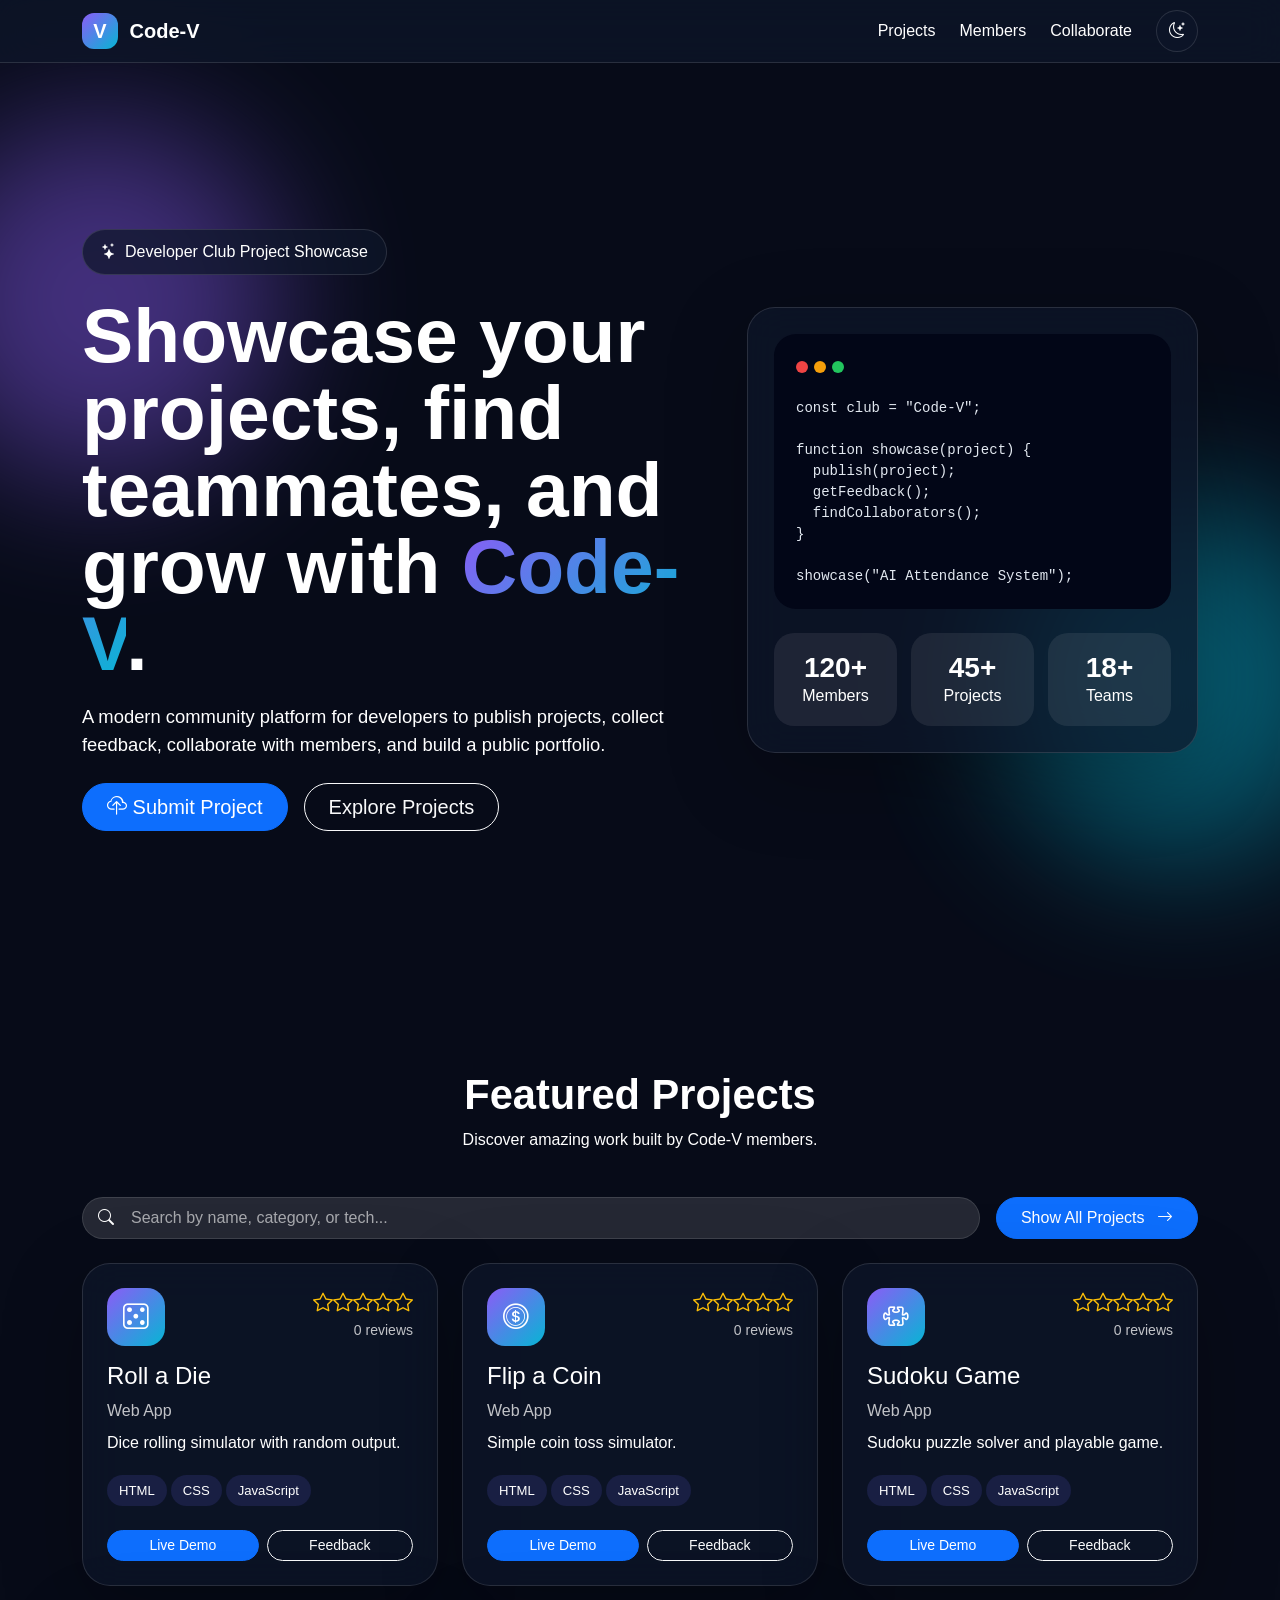
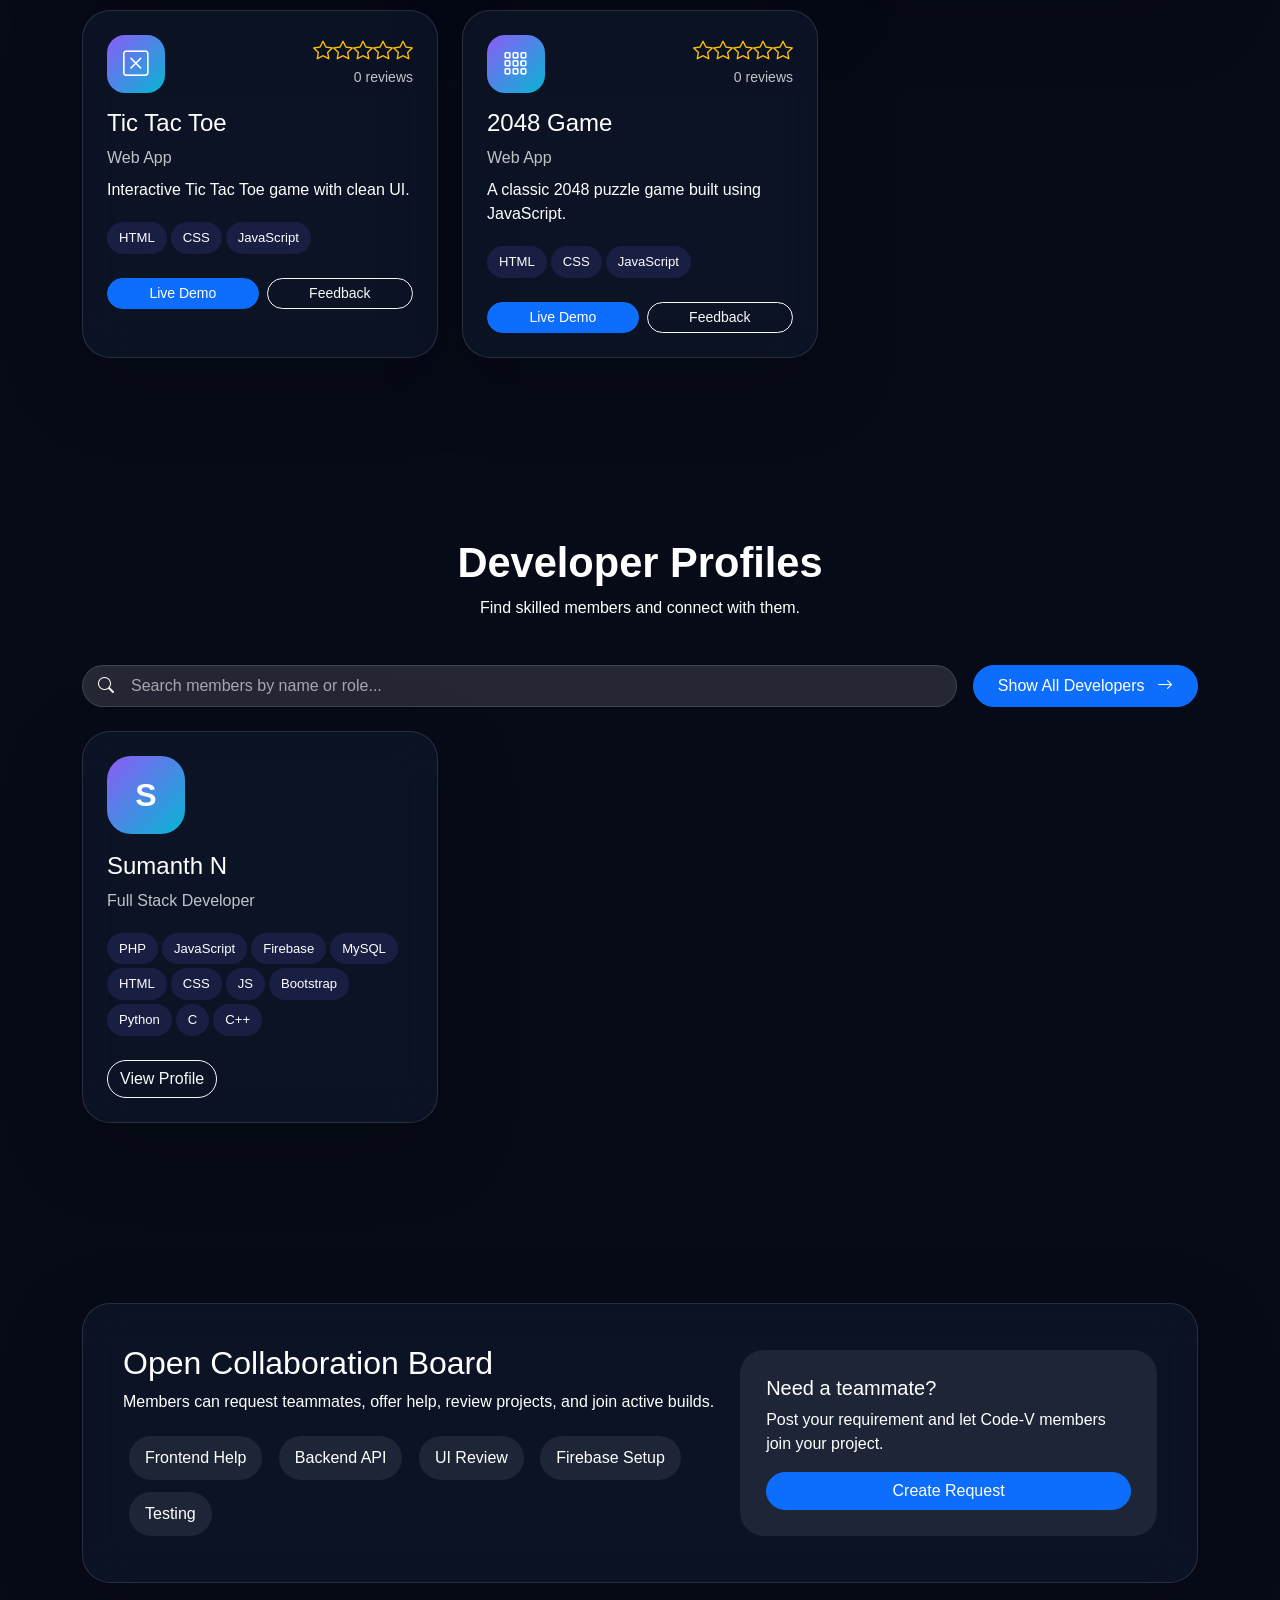
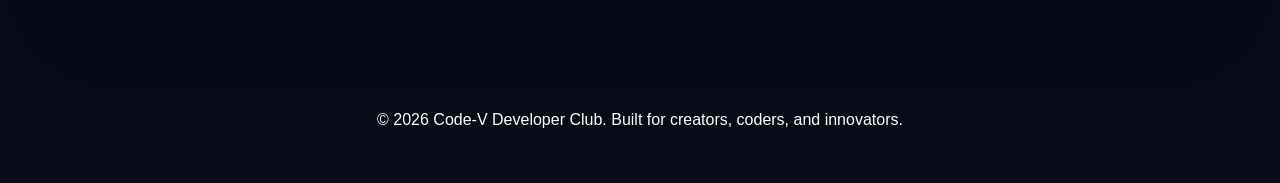
==== index.html @ 45573102 "check this out for testing expecting our team CODE-V to provide the inputs and let me know" ====
<!DOCTYPE html>
<html lang="en" data-theme="dark">
<head>
  <meta charset="UTF-8" />
  <meta name="viewport" content="width=device-width, initial-scale=1.0" />
  <title>Code-V | Developer Club Showcase</title>

  <link href="https://cdn.jsdelivr.net/npm/bootstrap@5.3.3/dist/css/bootstrap.min.css" rel="stylesheet">
  <link href="https://cdn.jsdelivr.net/npm/bootstrap-icons@1.11.3/font/bootstrap-icons.css" rel="stylesheet">
  <link rel="stylesheet" href="style.css">
</head>

<body>

<nav class="navbar fixed-top glass-nav">
  <div class="container d-flex justify-content-between align-items-center">
    <a class="navbar-brand fw-bold" href="#">
      <span class="brand-icon">V</span> Code-V
    </a>

    <div class="d-flex align-items-center gap-4">
      <a class="nav-link text-white d-none d-md-block" href="#projects">Projects</a>
      <a class="nav-link text-white d-none d-md-block" href="#members">Members</a>
      <a class="nav-link text-white d-none d-md-block" href="#collab">Collaborate</a>
      <button class="theme-btn" id="themeToggle">
        <i class="bi bi-moon-stars"></i>
      </button>

      <button class="navbar-toggler border-0 shadow-none text-white fs-2 p-0 d-md-none" type="button" data-bs-toggle="modal" data-bs-target="#menuModal">
        <i class="bi bi-list"></i>
      </button>
    </div>
  </div>
</nav>

<!-- Menu Modal -->
<div class="modal fade menu-modal" id="menuModal" tabindex="-1">
  <div class="modal-dialog modal-fullscreen">
    <div class="modal-content glass-modal modal-scale">
      <div class="modal-header border-0 pb-0">
        <button class="btn-close btn-close-white ms-auto" data-bs-dismiss="modal"></button>
      </div>
      <div class="modal-body d-flex flex-column justify-content-center text-center">
        <a class="nav-link" href="#projects" data-bs-dismiss="modal">Projects</a>
        <a class="nav-link" href="#members" data-bs-dismiss="modal">Members</a>
        <a class="nav-link" href="#collab" data-bs-dismiss="modal">Collaborate</a>
        <a class="nav-link" href="#" data-bs-toggle="modal" data-bs-target="#loginModal">Login</a>
      </div>
    </div>
  </div>
</div>

<header class="hero-section">
  <div class="bg-orb orb-1"></div>
  <div class="bg-orb orb-2"></div>

  <div class="container">
    <div class="row align-items-center min-vh-100">
      <div class="col-lg-7">
        <div class="hero-badge">
          <i class="bi bi-stars"></i> Developer Club Project Showcase
        </div>

        <h1 class="hero-title">
          Showcase your projects, find teammates, and grow with <span>Code-V</span>.
        </h1>

        <p class="hero-text">
          A modern community platform for developers to publish projects, collect feedback,
          collaborate with members, and build a public portfolio.
        </p>

        <div class="d-flex flex-wrap gap-3 mt-4">
          <button class="btn btn-primary btn-lg rounded-pill px-4" data-bs-toggle="modal" data-bs-target="#projectModal">
            <i class="bi bi-cloud-upload"></i> Submit Project
          </button>
          <a href="#projects" class="btn btn-outline-light btn-lg rounded-pill px-4">
            Explore Projects
          </a>
        </div>
      </div>

      <div class="col-lg-5 mt-5 mt-lg-0">
        <div class="hero-card glass-card">
          <div class="code-window">
            <div class="dots">
              <span></span><span></span><span></span>
            </div>
            <pre><code>const club = "Code-V";

function showcase(project) {
  publish(project);
  getFeedback();
  findCollaborators();
}

showcase("AI Attendance System");</code></pre>
          </div>

          <div class="stats-grid mt-4">
            <div>
              <h3>120+</h3>
              <p>Members</p>
            </div>
            <div>
              <h3>45+</h3>
              <p>Projects</p>
            </div>
            <div>
              <h3>18+</h3>
              <p>Teams</p>
            </div>
          </div>
        </div>
      </div>
    </div>
  </div>
</header>

<section class="section" id="projects">
  <div class="container">
    <div class="section-head">
      <h2>Featured Projects</h2>
      <p>Discover amazing work built by Code-V members.</p>
    </div>

    <div class="d-flex flex-column flex-md-row justify-content-between align-items-center mb-4 gap-3">
      <div class="position-relative w-100 w-md-50">
        <i class="bi bi-search position-absolute top-50 start-0 translate-middle-y ms-3 text-white"></i>
        <input type="text" id="searchInput" class="form-control rounded-pill ps-5 py-2 text-white" placeholder="Search by name, category, or tech...">
      </div>
      <a href="projects.html" class="btn btn-primary rounded-pill px-4 py-2 text-nowrap">Show All Projects <i class="bi bi-arrow-right ms-2"></i></a>
    </div>

    <div class="row g-4" id="projectList"></div>
  </div>
</section>

<section class="section" id="members">
  <div class="container">
    <div class="section-head">
      <h2>Developer Profiles</h2>
      <p>Find skilled members and connect with them.</p>
    </div>

    <div class="d-flex flex-column flex-md-row justify-content-between align-items-center mb-4 gap-3">
      <div class="position-relative w-100 w-md-50">
        <i class="bi bi-search position-absolute top-50 start-0 translate-middle-y ms-3 text-white"></i>
        <input type="text" id="memberSearchInput" class="form-control rounded-pill ps-5 py-2 text-white" placeholder="Search members by name or role...">
      </div>
      <a href="developers.html" class="btn btn-primary rounded-pill px-4 py-2 text-nowrap">Show All Developers <i class="bi bi-arrow-right ms-2"></i></a>
    </div>

    <div class="row g-4" id="memberList"></div>
  </div>
</section>

<section class="section" id="collab">
  <div class="container">
    <div class="glass-card collab-box">
      <div class="row align-items-center">
        <div class="col-lg-7">
          <h2>Open Collaboration Board</h2>
          <p>
            Members can request teammates, offer help, review projects, and join active builds.
          </p>

          <div class="collab-tags">
            <span>Frontend Help</span>
            <span>Backend API</span>
            <span>UI Review</span>
            <span>Firebase Setup</span>
            <span>Testing</span>
          </div>
        </div>

        <div class="col-lg-5 mt-4 mt-lg-0">
          <div class="request-card">
            <h5>Need a teammate?</h5>
            <p>Post your requirement and let Code-V members join your project.</p>
            <button class="btn btn-primary rounded-pill w-100">Create Request</button>
          </div>
        </div>
      </div>
    </div>
  </div>
</section>



<footer class="footer">
  <p>© 2026 Code-V Developer Club. Built for creators, coders, and innovators.</p>
</footer>

<!-- Login Modal -->
<div class="modal fade" id="loginModal" tabindex="-1">
  <div class="modal-dialog modal-dialog-centered">
    <div class="modal-content glass-modal modal-scale">
      <div class="modal-header border-0">
        <h5 class="modal-title">Login to Code-V</h5>
        <button class="btn-close btn-close-white" data-bs-dismiss="modal"></button>
      </div>

      <div class="modal-body">
        <input type="email" class="form-control mb-3" placeholder="Email address">
        <input type="password" class="form-control mb-3" placeholder="Password">

        <button class="btn btn-primary w-100 rounded-pill mb-3">
          Login
        </button>

        <button class="btn btn-outline-light w-100 rounded-pill" id="googleLoginBtn">
          <i class="bi bi-google"></i> Continue with Google
        </button>

      
      </div>
    </div>
  </div>
</div>

<!-- Contributor Profile Modal -->
<div class="modal fade" id="contributorModal" tabindex="-1">
  <div class="modal-dialog modal-dialog-centered">
    <div class="modal-content glass-modal modal-scale">
      <div class="modal-header border-0 pb-0">
        <button class="btn-close btn-close-white" data-bs-dismiss="modal"></button>
      </div>
      <div class="modal-body text-center pt-0">
        <div id="contributorAvatar" class="member-avatar mx-auto mb-3" style="width: 90px; height: 90px; font-size: 2.5rem;"></div>
        <h4 id="contributorName" class="mb-1"></h4>
        <p id="contributorRole" class="text-secondary mb-2"></p>
        <p id="contributorBio" class="text-white small">Passionate developer building amazing things. Always ready for a new challenge!</p>
        <div class="d-flex justify-content-center gap-3 mt-4">
          <a href="#" class="btn btn-outline-light rounded-circle icon-btn"><i class="bi bi-github"></i></a>
          <a href="#" class="btn btn-outline-light rounded-circle icon-btn"><i class="bi bi-linkedin"></i></a>
          <a href="#" class="btn btn-outline-light rounded-circle icon-btn"><i class="bi bi-envelope"></i></a>
        </div>
      </div>
    </div>
  </div>
</div>

<!-- Project Review Modal -->
<div class="modal fade" id="reviewModal" tabindex="-1">
  <div class="modal-dialog modal-dialog-centered modal-lg">
    <div class="modal-content glass-modal modal-scale">
      <div class="modal-header border-0">
        <h5 class="modal-title" id="reviewModalTitle">Project Reviews</h5>
        <button class="btn-close btn-close-white" data-bs-dismiss="modal"></button>
      </div>
      <div class="modal-body">
        <div class="d-flex align-items-center mb-4">
          <h2 class="mb-0 me-3" id="avgRatingDisplay">0.0</h2>
          <div class="text-warning fs-4" id="avgStarsDisplay">
            <i class="bi bi-star"></i><i class="bi bi-star"></i><i class="bi bi-star"></i><i class="bi bi-star"></i><i class="bi bi-star"></i>
          </div>
          <span class="ms-2 text-white" id="totalReviewsDisplay">(0 reviews)</span>
        </div>
        
        <div class="review-list mb-4" id="reviewList" style="max-height: 300px; overflow-y: auto;">
          <!-- Reviews will go here -->
        </div>

        <hr class="border-secondary">

        <div id="loginMessage" style="display:none;" class="text-center py-3">
          <p class="text-white">Please <a href="#" class="text-primary fw-bold" data-bs-dismiss="modal" data-bs-toggle="modal" data-bs-target="#loginModal">login</a> to add a review.</p>
        </div>

        <form id="reviewForm">
          <input type="hidden" id="reviewProjectId">
          <div class="mb-3">
            <label>Your Rating</label>
            <div class="rating-input text-warning fs-4" id="ratingInput">
              <i class="bi bi-star" data-rating="1"></i>
              <i class="bi bi-star" data-rating="2"></i>
              <i class="bi bi-star" data-rating="3"></i>
              <i class="bi bi-star" data-rating="4"></i>
              <i class="bi bi-star" data-rating="5"></i>
            </div>
            <input type="hidden" id="selectedRating" value="0" required>
          </div>
          <div class="mb-3">
            <label>Leave a Comment</label>
            <textarea class="form-control" id="reviewComment" rows="2" required></textarea>
          </div>
          <button type="submit" class="btn btn-primary rounded-pill px-4">Submit Review</button>
        </form>
      </div>
    </div>
  </div>
</div>

<!-- Project Submit Modal -->
<div class="modal fade" id="projectModal" tabindex="-1">
  <div class="modal-dialog modal-lg modal-dialog-centered">
    <div class="modal-content glass-modal modal-scale">
      <div class="modal-header border-0">
        <h5 class="modal-title">Submit New Project</h5>
        <button class="btn-close btn-close-white" data-bs-dismiss="modal"></button>
      </div>

      <div class="modal-body">
        <form id="projectForm">
          <div class="row g-3">
            <div class="col-md-6">
              <label>Project Title</label>
              <input type="text" id="projectTitle" class="form-control" required>
            </div>

            <div class="col-md-6">
              <label>Category</label>
              <select id="projectCategory" class="form-select">
                <option>Web App</option>
                <option>Mobile App</option>
                <option>AI / ML</option>
                <option>Automation</option>
                <option>UI / UX</option>
              </select>
            </div>

            <div class="col-12">
              <label>Description</label>
              <textarea id="projectDescription" class="form-control" rows="3" required></textarea>
            </div>

            <div class="col-md-6">
              <label>Tech Stack</label>
              <input type="text" id="projectTech" class="form-control" placeholder="HTML, CSS, JS, Firebase">
            </div>

            <div class="col-md-6">
              <label>GitHub Link</label>
              <input type="url" id="projectGithub" class="form-control">
            </div>

            <div class="col-md-6">
              <label>Live Demo Link</label>
              <input type="url" id="projectDemo" class="form-control">
            </div>

            <div class="col-md-6">
              <label>Looking for Collaborators?</label>
              <select id="projectCollab" class="form-select">
                <option>Yes</option>
                <option>No</option>
              </select>
            </div>
          </div>

          <button class="btn btn-primary rounded-pill px-4 mt-4" type="submit">
            Submit Project
          </button>
        </form>
      </div>
    </div>
  </div>
</div>

<script src="https://cdn.jsdelivr.net/npm/bootstrap@5.3.3/dist/js/bootstrap.bundle.min.js"></script>
<script src="project-data.js"></script>
<script src="developers-data.js"></script>
<script src="app.js"></script>

</body>
</html>
---- style.css ----
:root {
  --bg: #f4f7fb;
  --text: #111827;
  --muted: #6b7280;
  --card: rgba(255, 255, 255, 0.7);
  --border: rgba(255, 255, 255, 0.35);
  --primary: #6366f1;
  --secondary: #22d3ee;
}

[data-theme="dark"] {
  --bg: #070b18;
  --text: #ffffff;
  --muted: #ffffff;
  --card: rgba(15, 23, 42, 0.72);
  --border: rgba(255, 255, 255, 0.12);
  --primary: #8b5cf6;
  --secondary: #06b6d4;
}

* {
  box-sizing: border-box;
}

body {
  margin: 0;
  font-family: "Segoe UI", sans-serif;
  background: var(--bg);
  color: var(--text);
  overflow-x: hidden;
}

.glass-nav {
  background: var(--card);
  backdrop-filter: blur(18px);
  border-bottom: 1px solid var(--border);
}

.navbar-brand,
.nav-link {
  color: var(--text) !important;
}

.brand-icon {
  display: inline-flex;
  width: 36px;
  height: 36px;
  align-items: center;
  justify-content: center;
  border-radius: 12px;
  background: linear-gradient(135deg, var(--primary), var(--secondary));
  color: #fff;
  margin-right: 6px;
}

.theme-btn {
  width: 42px;
  height: 42px;
  border: 1px solid var(--border);
  border-radius: 50%;
  background: var(--card);
  color: var(--text);
}

.hero-section {
  position: relative;
  min-height: 100vh;
  padding-top: 80px;
  overflow: hidden;
}

.hero-title {
  font-size: clamp(2.5rem, 6vw, 5.5rem);
  font-weight: 900;
  line-height: 1;
}

.hero-title span {
    background: linear-gradient(135deg, var(--primary), var(--secondary));
    -webkit-background-clip: text;
    background-clip: text;   
    color: transparent;
}

.hero-text {
  max-width: 650px;
  color: var(--muted);
  font-size: 1.15rem;
  margin-top: 22px;
}

.hero-badge {
  display: inline-flex;
  gap: 8px;
  padding: 10px 18px;
  border-radius: 999px;
  background: var(--card);
  border: 1px solid var(--border);
  margin-bottom: 22px;
}

.glass-card,
.project-card,
.member-card,
.glass-modal {
  background: var(--card);
  backdrop-filter: blur(20px);
  border: 1px solid var(--border);
  border-radius: 28px;
  box-shadow: 0 24px 80px rgba(0, 0, 0, 0.25);
}

.hero-card {
  padding: 26px;
  animation: floatCard 4s ease-in-out infinite;
}

@keyframes floatCard {
  0%, 100% { transform: translateY(0); }
  50% { transform: translateY(-12px); }
}

.code-window {
  background: #020617;
  color: #e2e8f0;
  padding: 22px;
  border-radius: 22px;
}

.dots span {
  display: inline-block;
  width: 12px;
  height: 12px;
  background: #ef4444;
  border-radius: 50%;
  margin-right: 6px;
}

.dots span:nth-child(2) {
  background: #f59e0b;
}

.dots span:nth-child(3) {
  background: #22c55e;
}

pre {
  margin: 18px 0 0;
  white-space: pre-wrap;
}

.stats-grid {
  display: grid;
  grid-template-columns: repeat(3, 1fr);
  gap: 14px;
}

.stats-grid div {
  padding: 18px;
  text-align: center;
  border-radius: 20px;
  background: rgba(255,255,255,0.08);
}

.stats-grid h3 {
  font-weight: 800;
  margin: 0;
}

.stats-grid p {
  margin: 0;
  color: var(--muted);
}

.section {
  padding: 90px 0;
}

.section-head {
  text-align: center;
  margin-bottom: 45px;
}

.section-head h2 {
  font-size: 2.6rem;
  font-weight: 800;
}

.section-head p {
  color: var(--muted);
}

.project-card,
.member-card {
  height: 100%;
  padding: 24px;
  transition: all 0.4s cubic-bezier(0.175, 0.885, 0.32, 1.275);
}

.project-card:hover,
.member-card:hover {
  transform: translateY(-12px) scale(1.02);
  box-shadow: 0 28px 90px rgba(99, 102, 241, 0.25);
}

.project-icon {
  width: 58px;
  height: 58px;
  display: grid;
  place-items: center;
  border-radius: 18px;
  background: linear-gradient(135deg, var(--primary), var(--secondary));
  color: #fff;
  font-size: 1.6rem;
  margin-bottom: 18px;
}

.tag {
  display: inline-block;
  padding: 6px 12px;
  margin: 4px 4px 0 0;
  border-radius: 999px;
  background: rgba(99, 102, 241, 0.15);
  color: var(--text);
  font-size: 0.82rem;
}

.member-avatar {
  width: 78px;
  height: 78px;
  border-radius: 24px;
  background: linear-gradient(135deg, var(--primary), var(--secondary));
  display: grid;
  place-items: center;
  color: white;
  font-size: 2rem;
  font-weight: 800;
  margin-bottom: 18px;
}

.collab-box {
  padding: 40px;
}

.collab-tags span {
  display: inline-block;
  padding: 10px 16px;
  border-radius: 999px;
  background: rgba(255,255,255,0.08);
  margin: 6px;
}

.request-card {
  padding: 26px;
  border-radius: 24px;
  background: rgba(255,255,255,0.08);
}

.footer {
  text-align: center;
  padding: 35px;
  color: var(--muted);
}

.bg-orb {
  position: absolute;
  width: 360px;
  height: 360px;
  border-radius: 50%;
  filter: blur(70px);
  opacity: 0.45;
  z-index: -1;
}

.orb-1 {
  background: var(--primary);
  top: 120px;
  left: -80px;
}

.orb-2 {
  background: var(--secondary);
  right: -80px;
  bottom: 120px;
}

.form-control,
.form-select {
  background: rgba(255,255,255,0.12);
  color: var(--text) !important;
  border: 1px solid var(--border);
}

.form-control::placeholder {
  color: var(--text) !important;
  opacity: 0.6;
}

.form-select option {
  background: var(--bg);
  color: var(--text);
}

.form-control:focus,
.form-select:focus {
  background: rgba(255,255,255,0.16);
  color: var(--text);
  box-shadow: 0 0 0 0.25rem rgba(99,102,241,0.25);
}

label {
  margin-bottom: 6px;
  font-weight: 600;
}

@media (max-width: 768px) {
  .hero-section {
    text-align: center;
  }

  .stats-grid {
    grid-template-columns: 1fr;
  }

  .collab-box {
    padding: 24px;
  }
}

/* Enhancements */
.btn {
  transition: all 0.3s ease;
}

.btn:active {
  transform: scale(0.95);
}

.modal.fade .modal-scale {
  transform: scale(0.9);
  opacity: 0;
  transition: all 0.3s ease-in-out;
}

.modal.show .modal-scale {
  transform: scale(1);
  opacity: 1;
}

.icon-btn {
  width: 45px;
  height: 45px;
  display: inline-flex;
  align-items: center;
  justify-content: center;
  transition: all 0.3s;
}

.icon-btn:hover {
  transform: translateY(-5px);
  background: var(--text);
  color: var(--bg);
}

.rating-input i {
  cursor: pointer;
  transition: transform 0.2s;
}

.rating-input i:hover {
  transform: scale(1.2);
}

.review-item {
  background: rgba(255,255,255,0.05);
  padding: 12px 16px;
  border-radius: 12px;
  margin-bottom: 12px;
  border: 1px solid var(--border);
}

.contributor-name {
  cursor: pointer;
  text-decoration: underline;
  text-decoration-color: transparent;
  transition: all 0.3s;
}

.contributor-name:hover {
  color: var(--primary);
  text-decoration-color: var(--primary);
}

/* Fix for Antigravity section */
.antigravity-section {
  position: relative;
  z-index: 1;
}

.antigravity-element {
  animation: floatCard 4s ease-in-out infinite;
}

/* Modal Menu Styles */
.menu-modal .modal-content {
  background: var(--bg);
  border: none;
  border-radius: 0;
  min-height: 100vh;
}
.menu-modal .nav-link {
  font-size: 1.5rem;
  padding: 15px 0;
  border-bottom: 1px solid var(--border);
}

/* Dynamic theme adjustments for explicit white text */
.text-white {
  color: var(--text) !important;
}

[data-theme="light"] .btn-close-white {
  filter: none !important;
}

[data-theme="light"] .form-control,
[data-theme="light"] .form-select {
  background: rgba(0,0,0,0.05);
  border-color: rgba(0,0,0,0.1);
}

/* Fix btn-outline-light visibility in light mode */
[data-theme="light"] .btn-outline-light {
  --bs-btn-color: var(--text);
  --bs-btn-border-color: var(--text);
  --bs-btn-hover-color: var(--bg);
  --bs-btn-hover-bg: var(--text);
  --bs-btn-hover-border-color: var(--text);
  --bs-btn-active-color: var(--bg);
  --bs-btn-active-bg: var(--text);
  --bs-btn-active-border-color: var(--text);
}
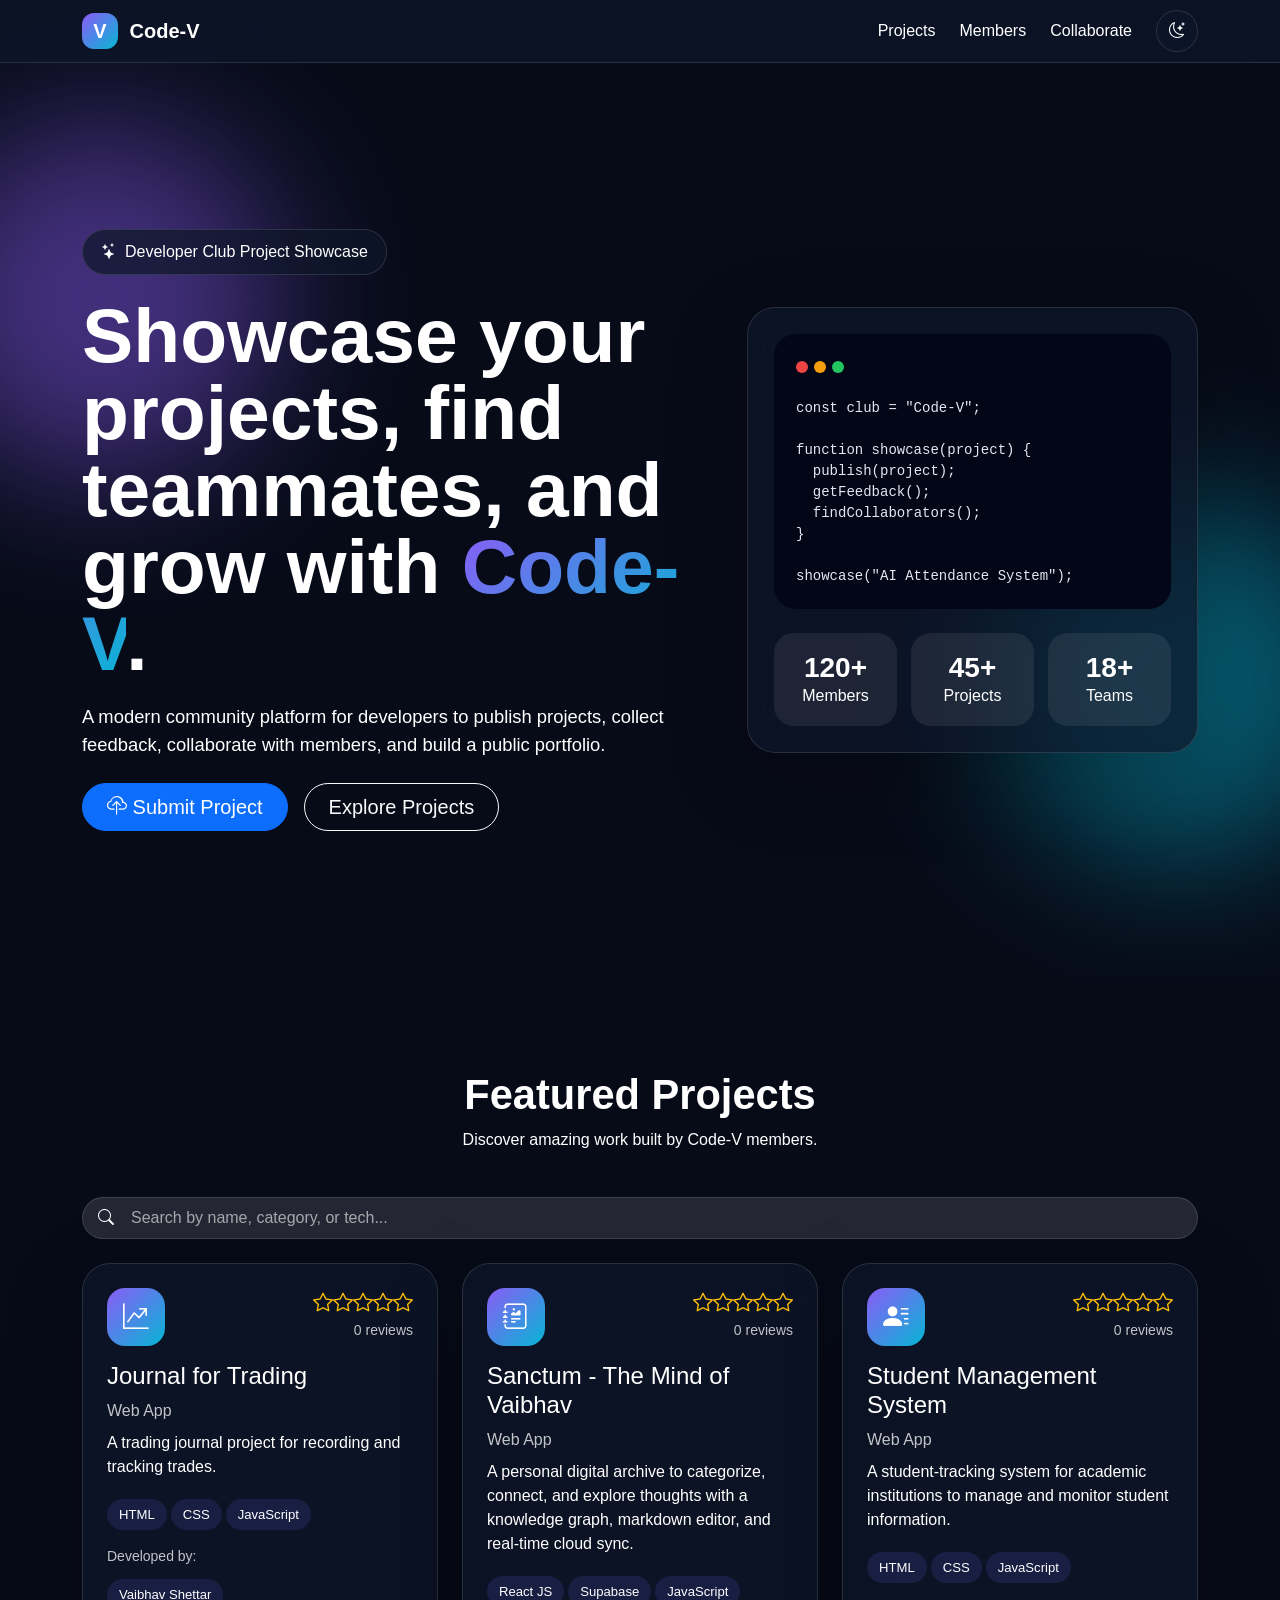
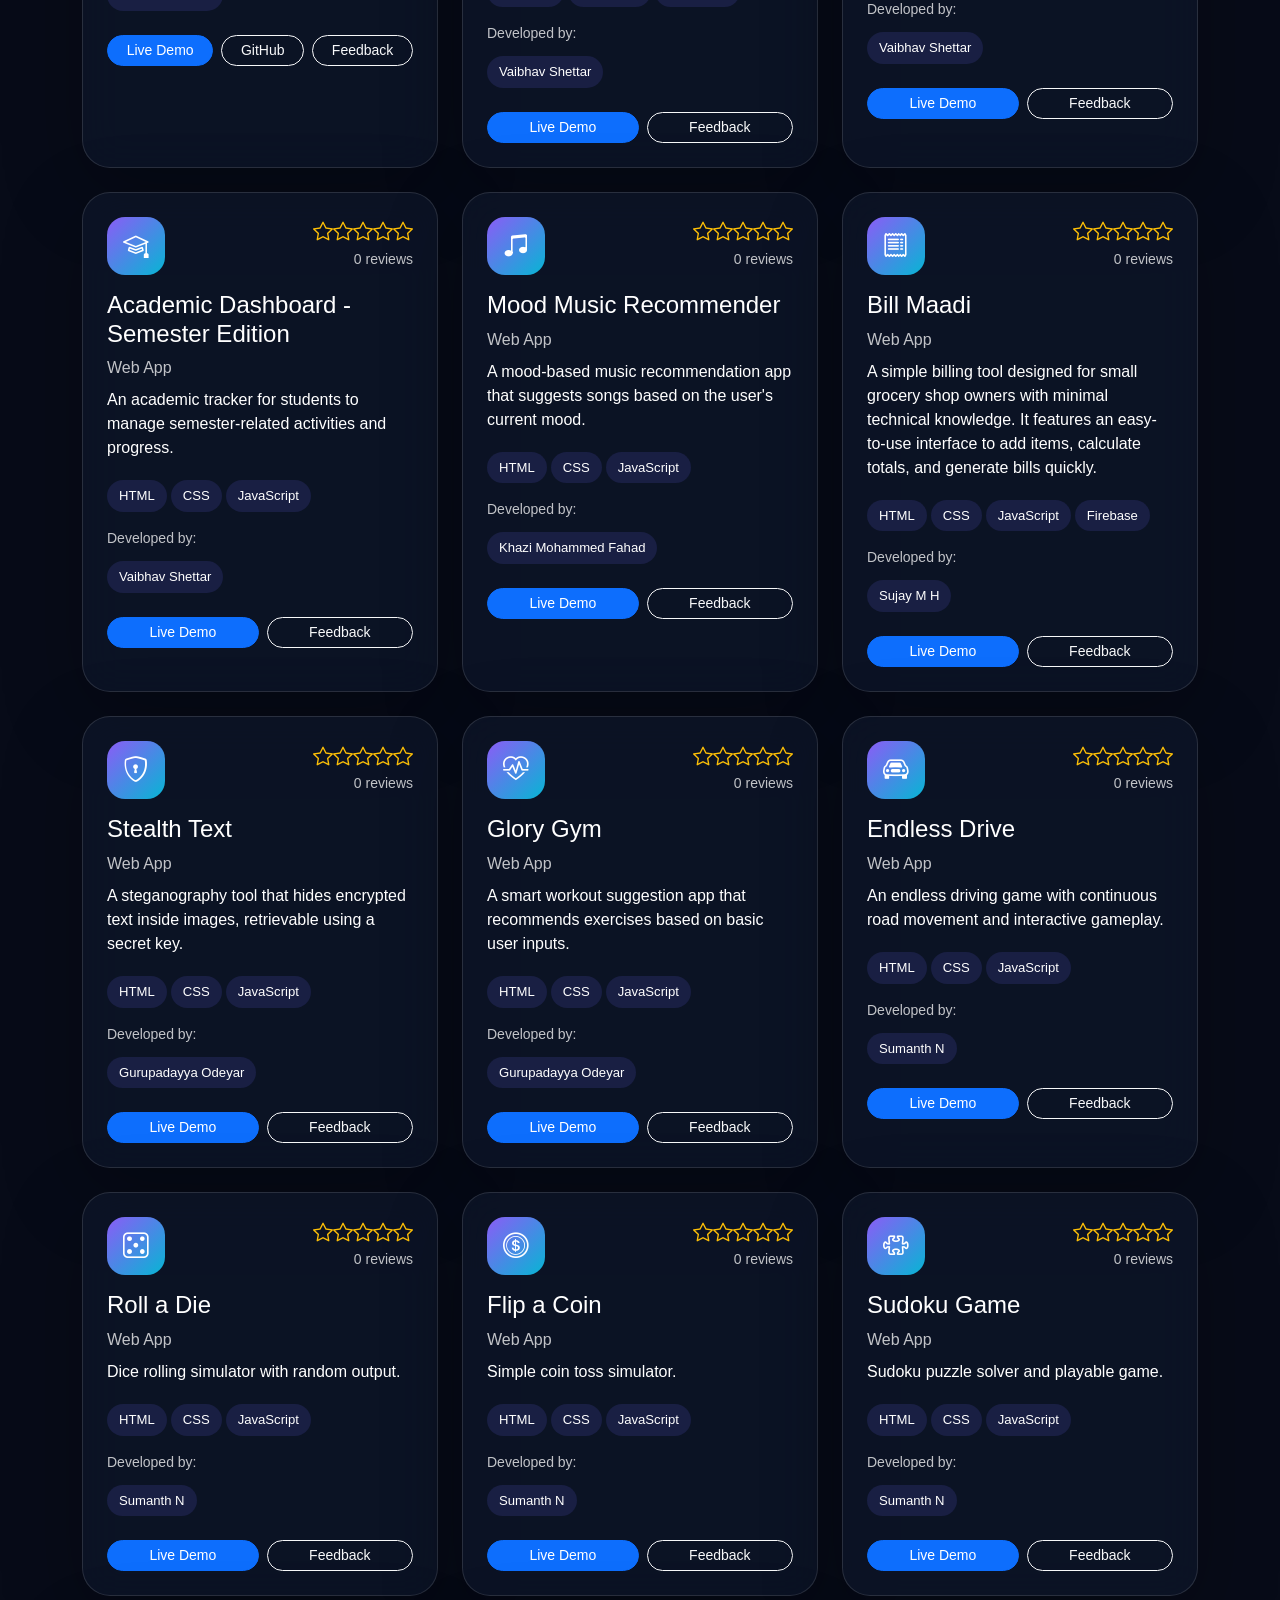
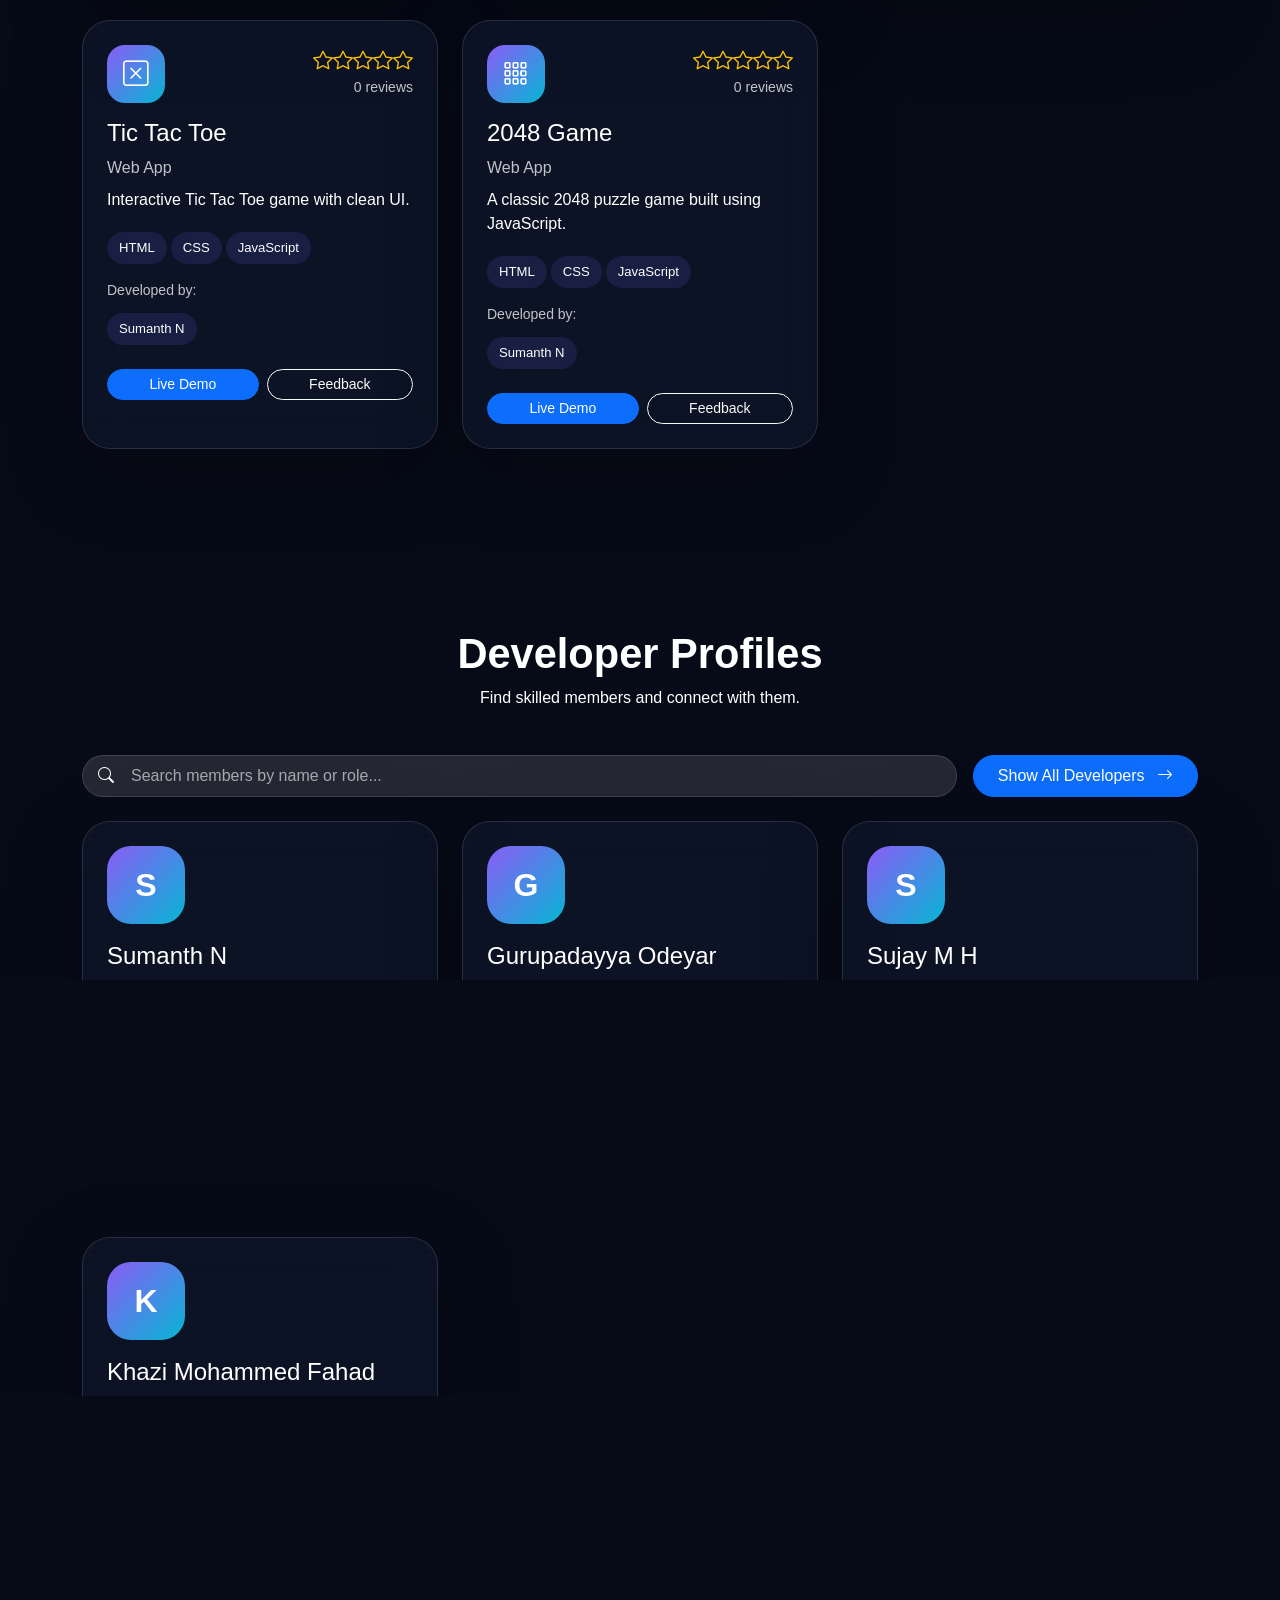
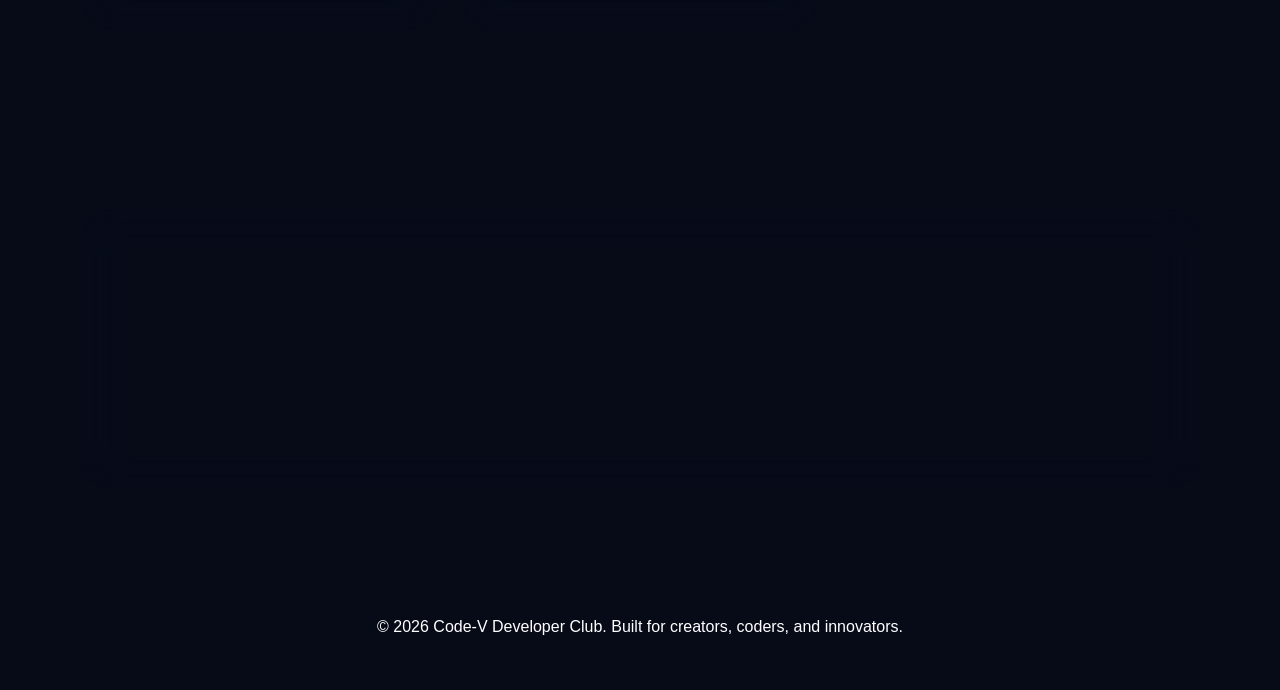
==== commit 3fb376ab: "Add files via upload" ====
--- a/index.html
+++ b/index.html
@@ -44,7 +44,7 @@
         <a class="nav-link" href="#projects" data-bs-dismiss="modal">Projects</a>
         <a class="nav-link" href="#members" data-bs-dismiss="modal">Members</a>
         <a class="nav-link" href="#collab" data-bs-dismiss="modal">Collaborate</a>
-        <a class="nav-link" href="#" data-bs-toggle="modal" data-bs-target="#loginModal">Login</a>
+        
       </div>
     </div>
   </div>
@@ -129,7 +129,7 @@
         <i class="bi bi-search position-absolute top-50 start-0 translate-middle-y ms-3 text-white"></i>
         <input type="text" id="searchInput" class="form-control rounded-pill ps-5 py-2 text-white" placeholder="Search by name, category, or tech...">
       </div>
-      <a href="projects.html" class="btn btn-primary rounded-pill px-4 py-2 text-nowrap">Show All Projects <i class="bi bi-arrow-right ms-2"></i></a>
+      <!-- <a href="projects.html" class="btn btn-primary rounded-pill px-4 py-2 text-nowrap">Show All Projects <i class="bi bi-arrow-right ms-2"></i></a> -->
     </div>
 
     <div class="row g-4" id="projectList"></div>
@@ -192,32 +192,6 @@
   <p>© 2026 Code-V Developer Club. Built for creators, coders, and innovators.</p>
 </footer>
 
-<!-- Login Modal -->
-<div class="modal fade" id="loginModal" tabindex="-1">
-  <div class="modal-dialog modal-dialog-centered">
-    <div class="modal-content glass-modal modal-scale">
-      <div class="modal-header border-0">
-        <h5 class="modal-title">Login to Code-V</h5>
-        <button class="btn-close btn-close-white" data-bs-dismiss="modal"></button>
-      </div>
-
-      <div class="modal-body">
-        <input type="email" class="form-control mb-3" placeholder="Email address">
-        <input type="password" class="form-control mb-3" placeholder="Password">
-
-        <button class="btn btn-primary w-100 rounded-pill mb-3">
-          Login
-        </button>
-
-        <button class="btn btn-outline-light w-100 rounded-pill" id="googleLoginBtn">
-          <i class="bi bi-google"></i> Continue with Google
-        </button>
-
-      
-      </div>
-    </div>
-  </div>
-</div>
 
 <!-- Contributor Profile Modal -->
 <div class="modal fade" id="contributorModal" tabindex="-1">
@@ -264,9 +238,6 @@
 
         <hr class="border-secondary">
 
-        <div id="loginMessage" style="display:none;" class="text-center py-3">
-          <p class="text-white">Please <a href="#" class="text-primary fw-bold" data-bs-dismiss="modal" data-bs-toggle="modal" data-bs-target="#loginModal">login</a> to add a review.</p>
-        </div>
 
         <form id="reviewForm">
           <input type="hidden" id="reviewProjectId">
@@ -331,6 +302,16 @@
             </div>
 
             <div class="col-md-6">
+  <label>Developers</label>
+  <input
+    type="text"
+    id="projectDevelopers"
+    class="form-control"
+    placeholder="Sumanth, Aarav"
+  >
+</div>
+
+            <div class="col-md-6">
               <label>GitHub Link</label>
               <input type="url" id="projectGithub" class="form-control">
             </div>
--- a/style.css
+++ b/style.css
@@ -31,8 +31,7 @@
 }
 
 .glass-nav {
-  background: var(--card);
-  backdrop-filter: blur(18px);
+  background: var(--card);backdrop-filter: blur(18px);
   border-bottom: 1px solid var(--border);
 }
 
@@ -439,4 +438,76 @@
   --bs-btn-active-color: var(--bg);
   --bs-btn-active-bg: var(--text);
   --bs-btn-active-border-color: var(--text);
+}
+
+/* =========================
+   Mobile Fixes
+========================= */
+@media (max-width: 576px) {
+  body {
+    overflow-x: hidden;
+  }
+
+  .section {
+    padding: 55px 0;
+  }
+
+  #projectList,
+  #memberList {
+    row-gap: 24px;
+  }
+
+  .project-card,
+  .member-card {
+    height: auto;
+    padding: 24px;
+    border-radius: 24px;
+    overflow: hidden;
+  }
+
+  .project-card {
+    display: flex;
+    flex-direction: column;
+  }
+
+  .project-card h4 {
+    font-size: 1.2rem;
+    word-break: break-word;
+  }
+
+  .project-card p {
+    margin-bottom: 12px;
+    word-break: break-word;
+  }
+
+  .tag {
+    font-size: 0.78rem;
+    padding: 6px 11px;
+    word-break: break-word;
+  }
+
+  .project-actions {
+    flex-direction: column;
+    width: 100%;
+  }
+
+  .project-actions .btn {
+    width: 100%;
+    flex-grow: 0 !important;
+  }
+
+  .navbar .container {
+    padding-left: 14px;
+    padding-right: 14px;
+  }
+
+  .hero-section {
+    min-height: auto;
+    padding-top: 110px;
+    padding-bottom: 50px;
+  }
+
+  .hero-title {
+    font-size: 2.25rem;
+  }
 }
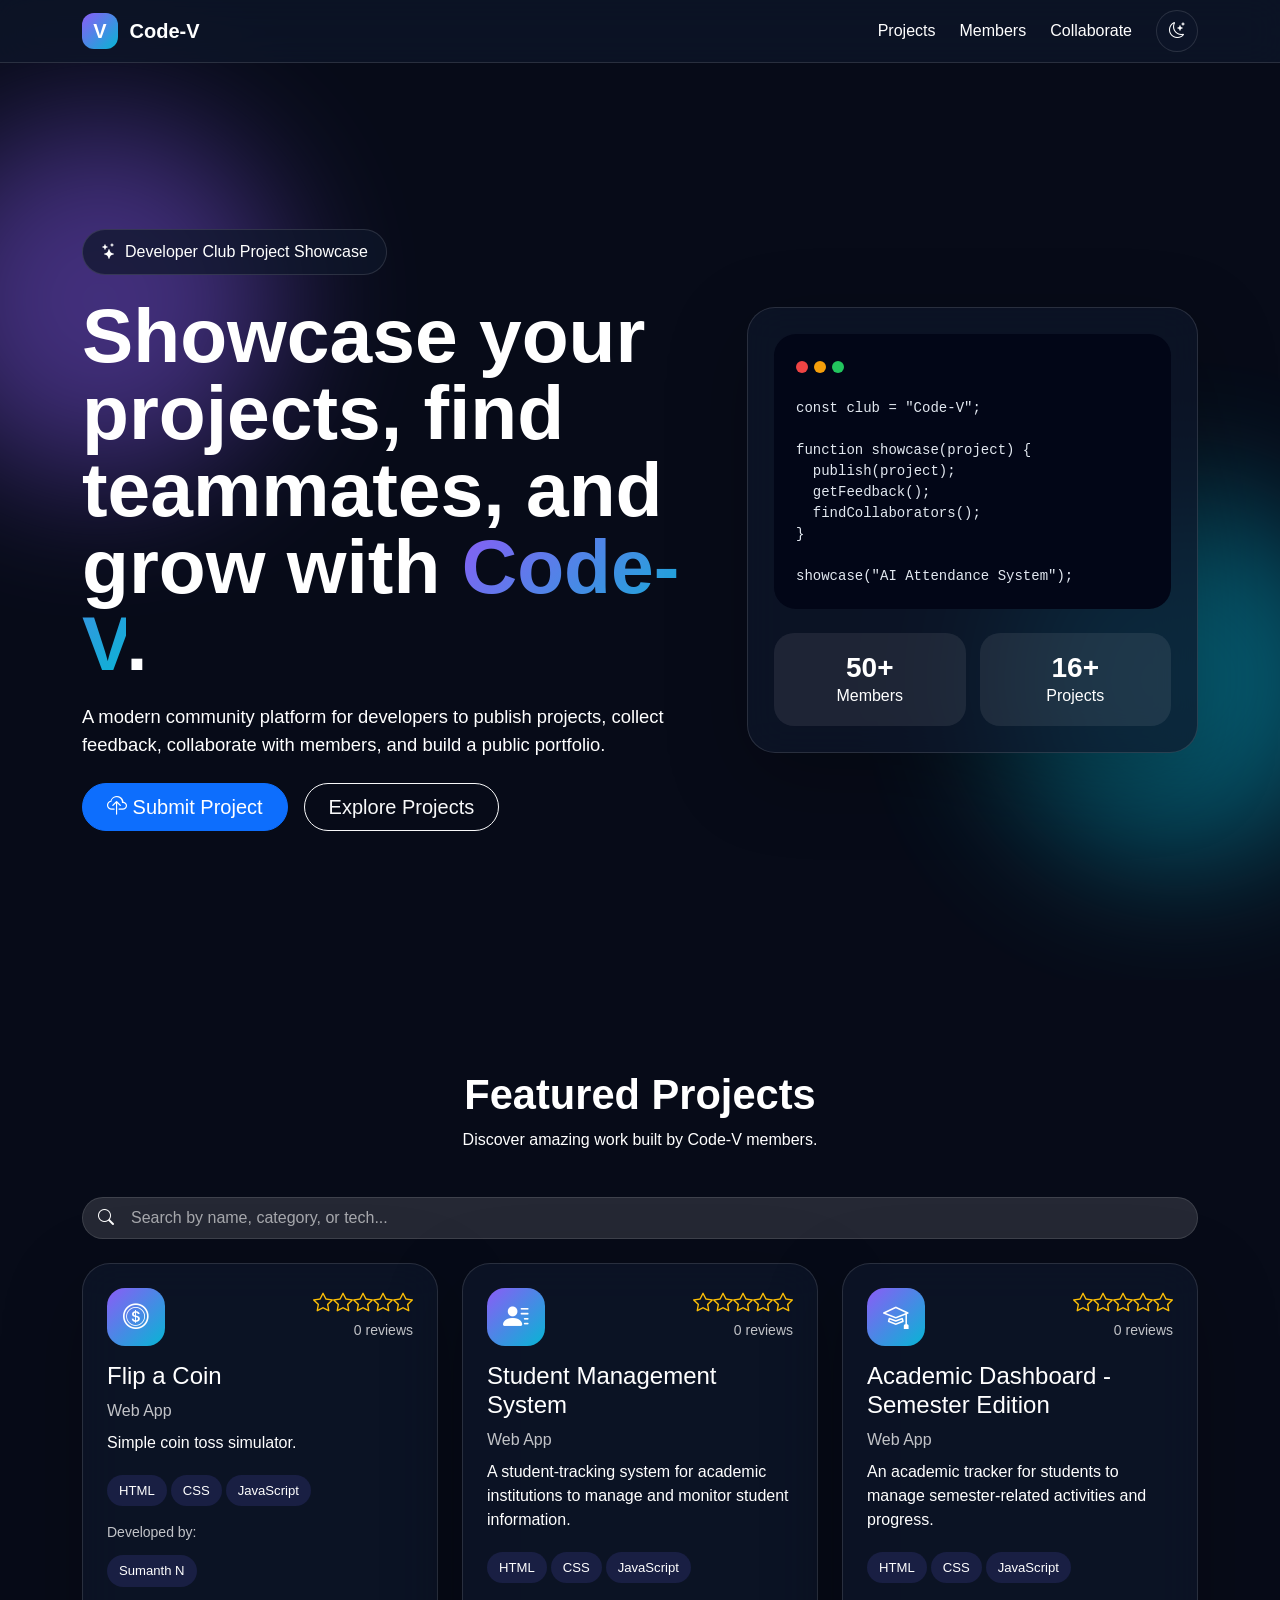
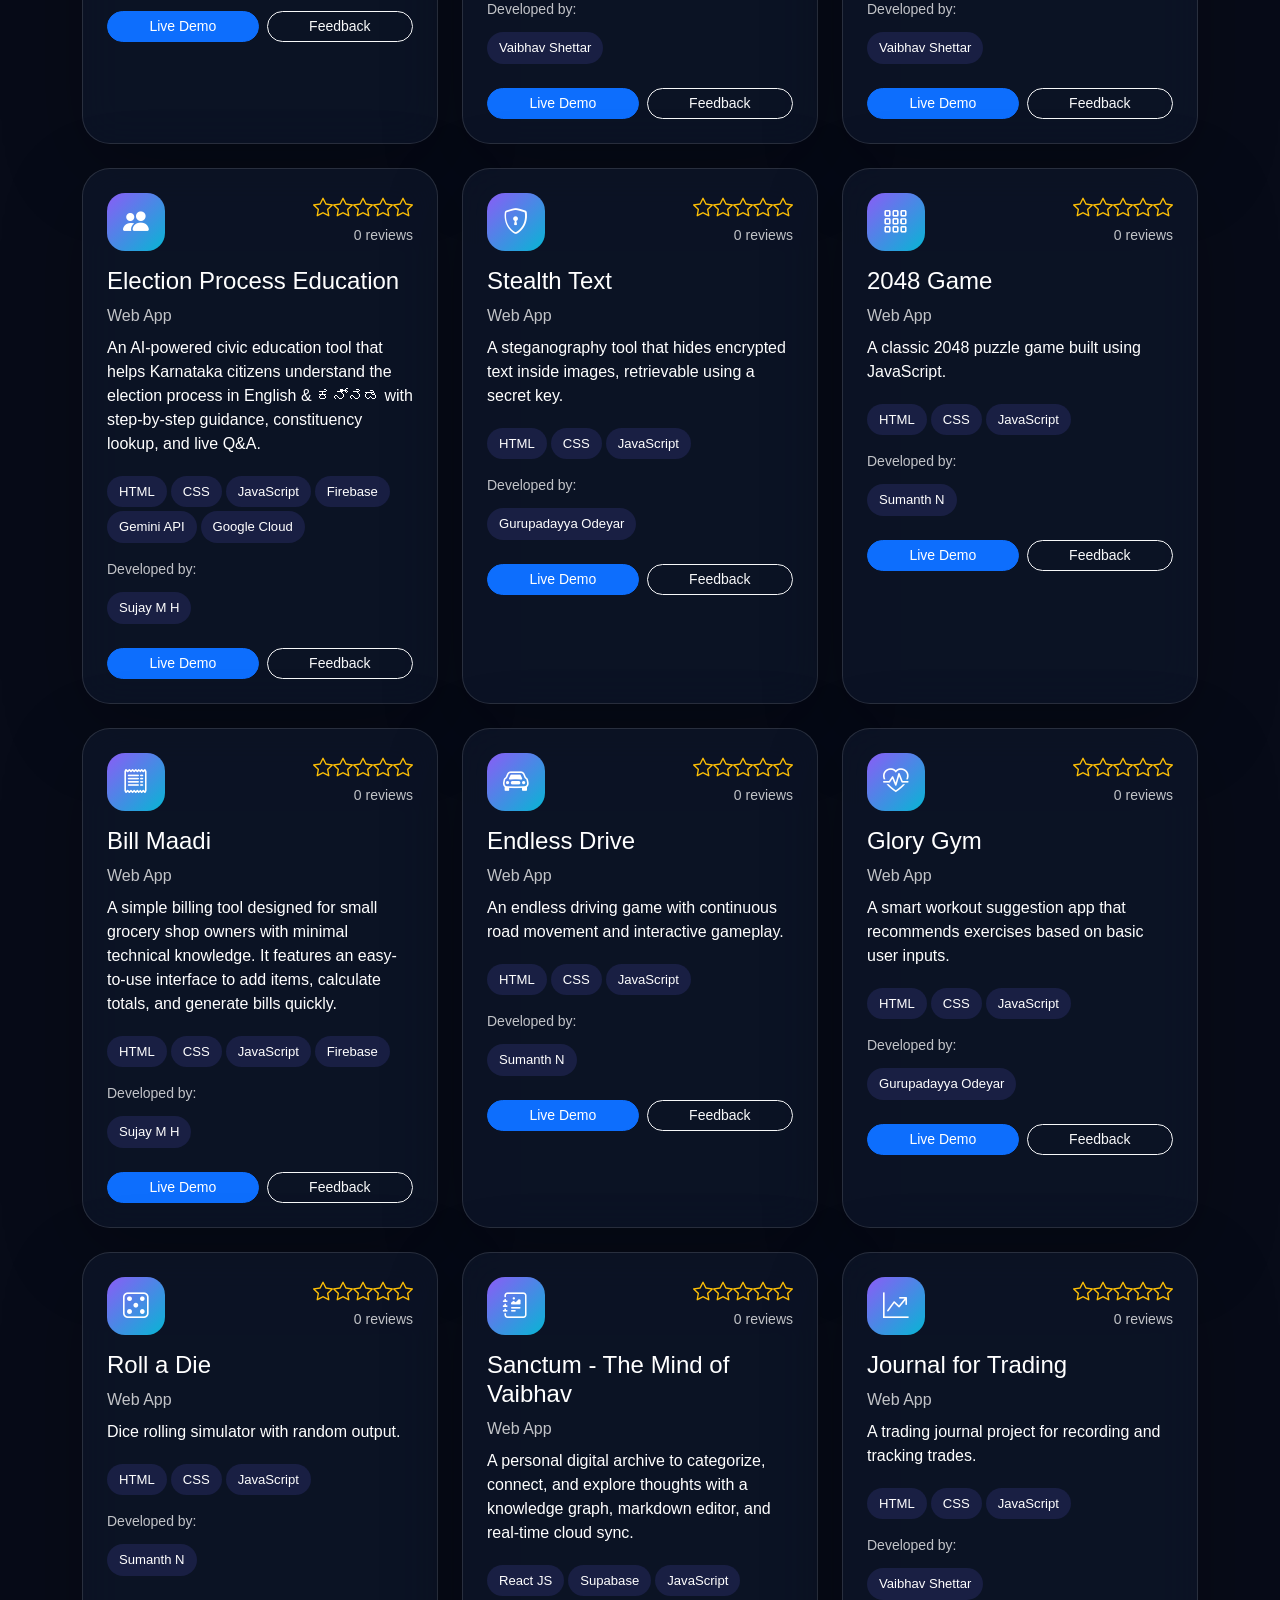
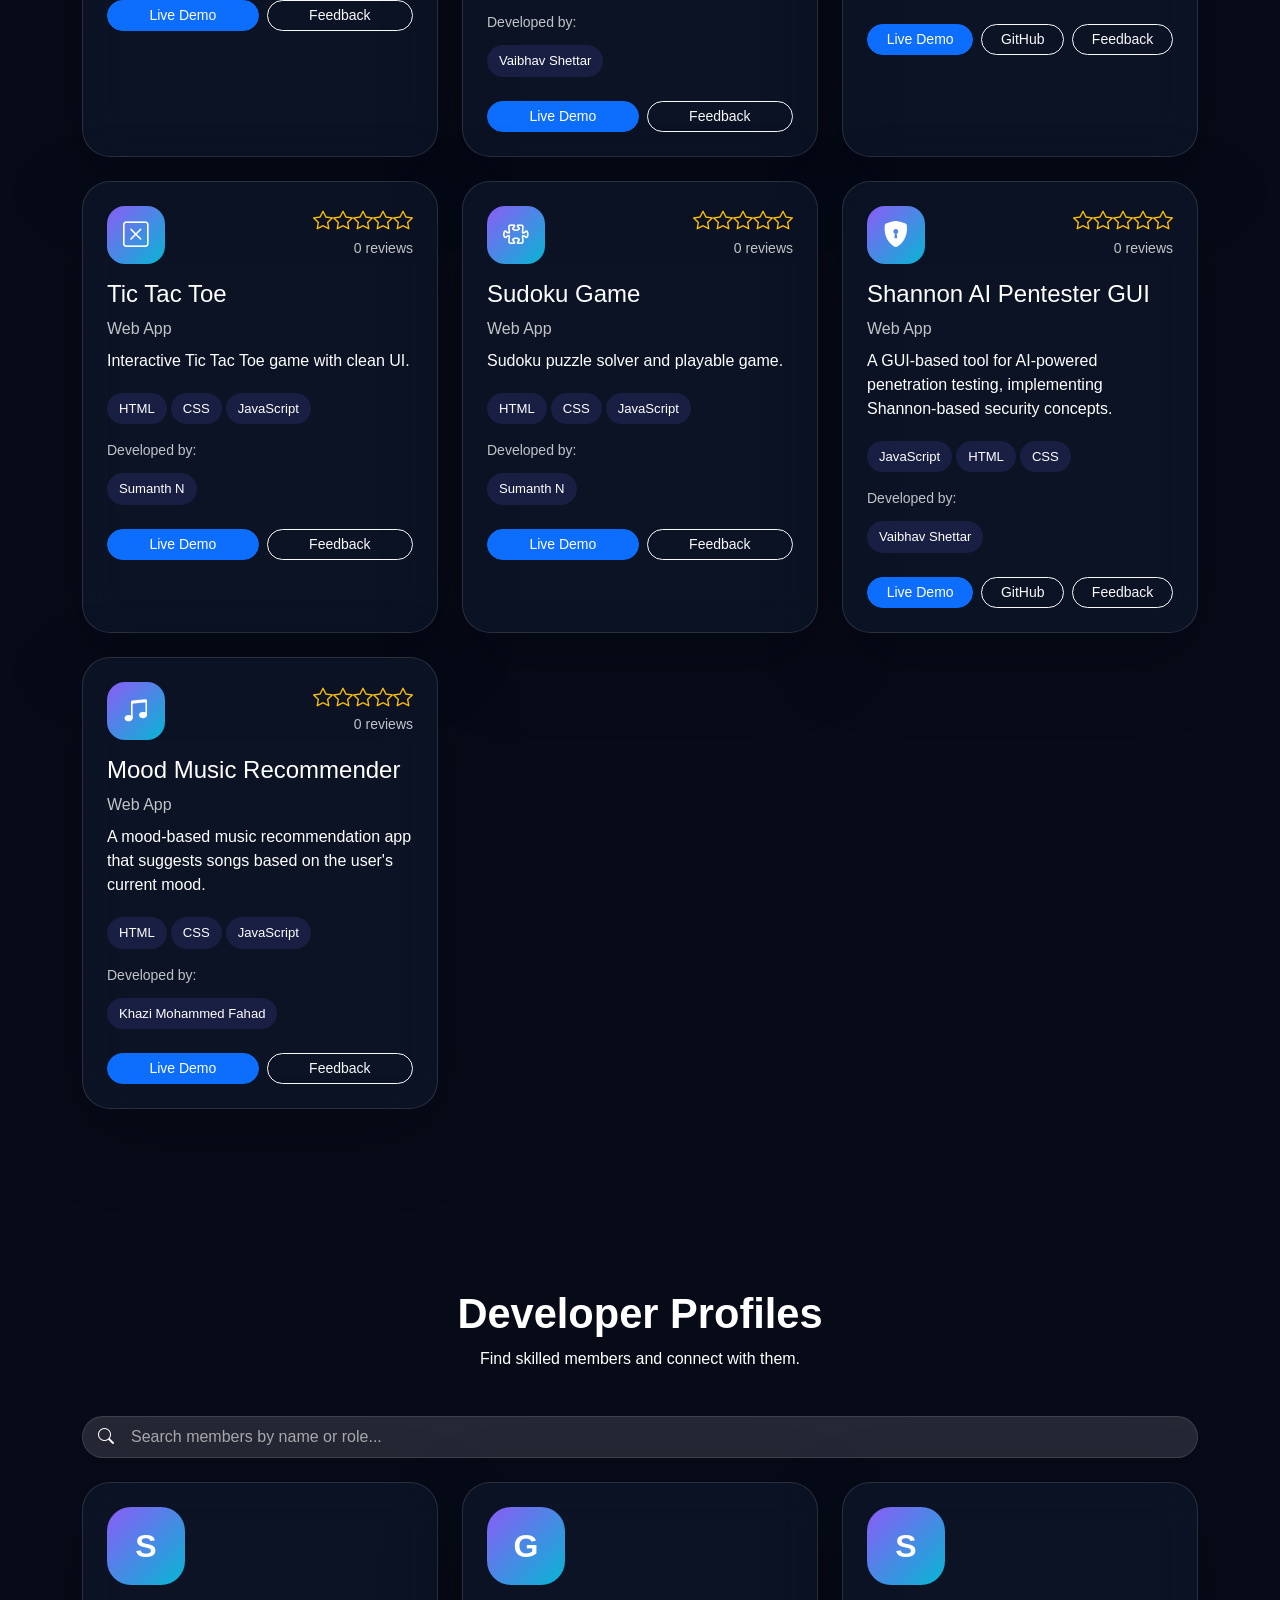
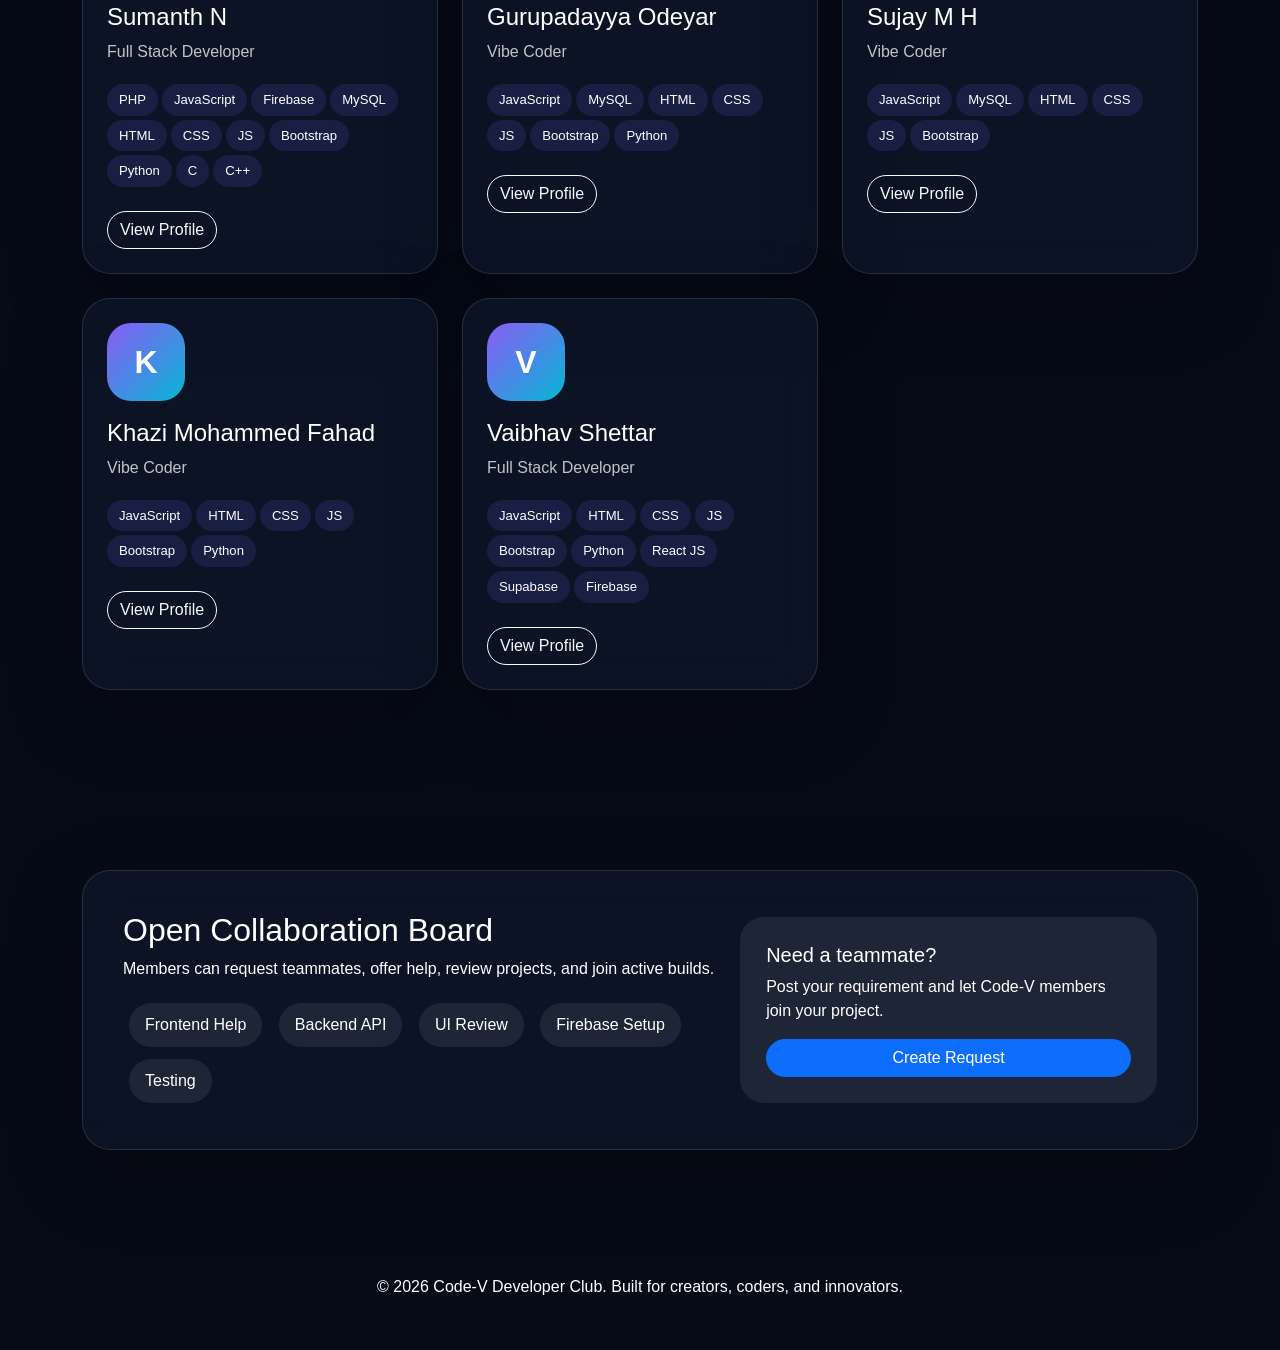
==== commit abab1afb: "added, project randomizer, different bio project showcase will be randomized everytime, so all proje" ====
--- a/index.html
+++ b/index.html
@@ -97,20 +97,16 @@
 showcase("AI Attendance System");</code></pre>
           </div>
 
-          <div class="stats-grid mt-4">
-            <div>
-              <h3>120+</h3>
-              <p>Members</p>
-            </div>
-            <div>
-              <h3>45+</h3>
-              <p>Projects</p>
-            </div>
-            <div>
-              <h3>18+</h3>
-              <p>Teams</p>
-            </div>
-          </div>
+<div class="stats-grid mt-4 stats-grid-two">
+  <div>
+    <h3>50+</h3>
+    <p>Members</p>
+  </div>
+  <div>
+    <h3 id="projectCount">0</h3>
+    <p>Projects</p>
+  </div>
+</div>
         </div>
       </div>
     </div>
@@ -148,7 +144,7 @@
         <i class="bi bi-search position-absolute top-50 start-0 translate-middle-y ms-3 text-white"></i>
         <input type="text" id="memberSearchInput" class="form-control rounded-pill ps-5 py-2 text-white" placeholder="Search members by name or role...">
       </div>
-      <a href="developers.html" class="btn btn-primary rounded-pill px-4 py-2 text-nowrap">Show All Developers <i class="bi bi-arrow-right ms-2"></i></a>
+      <!-- <a href="developers.html" class="btn btn-primary rounded-pill px-4 py-2 text-nowrap">Show All Developers <i class="bi bi-arrow-right ms-2"></i></a> -->
     </div>
 
     <div class="row g-4" id="memberList"></div>
--- a/style.css
+++ b/style.css
@@ -510,4 +510,8 @@
   .hero-title {
     font-size: 2.25rem;
   }
+}
+
+.stats-grid-two {
+  grid-template-columns: repeat(2, 1fr);
 }
